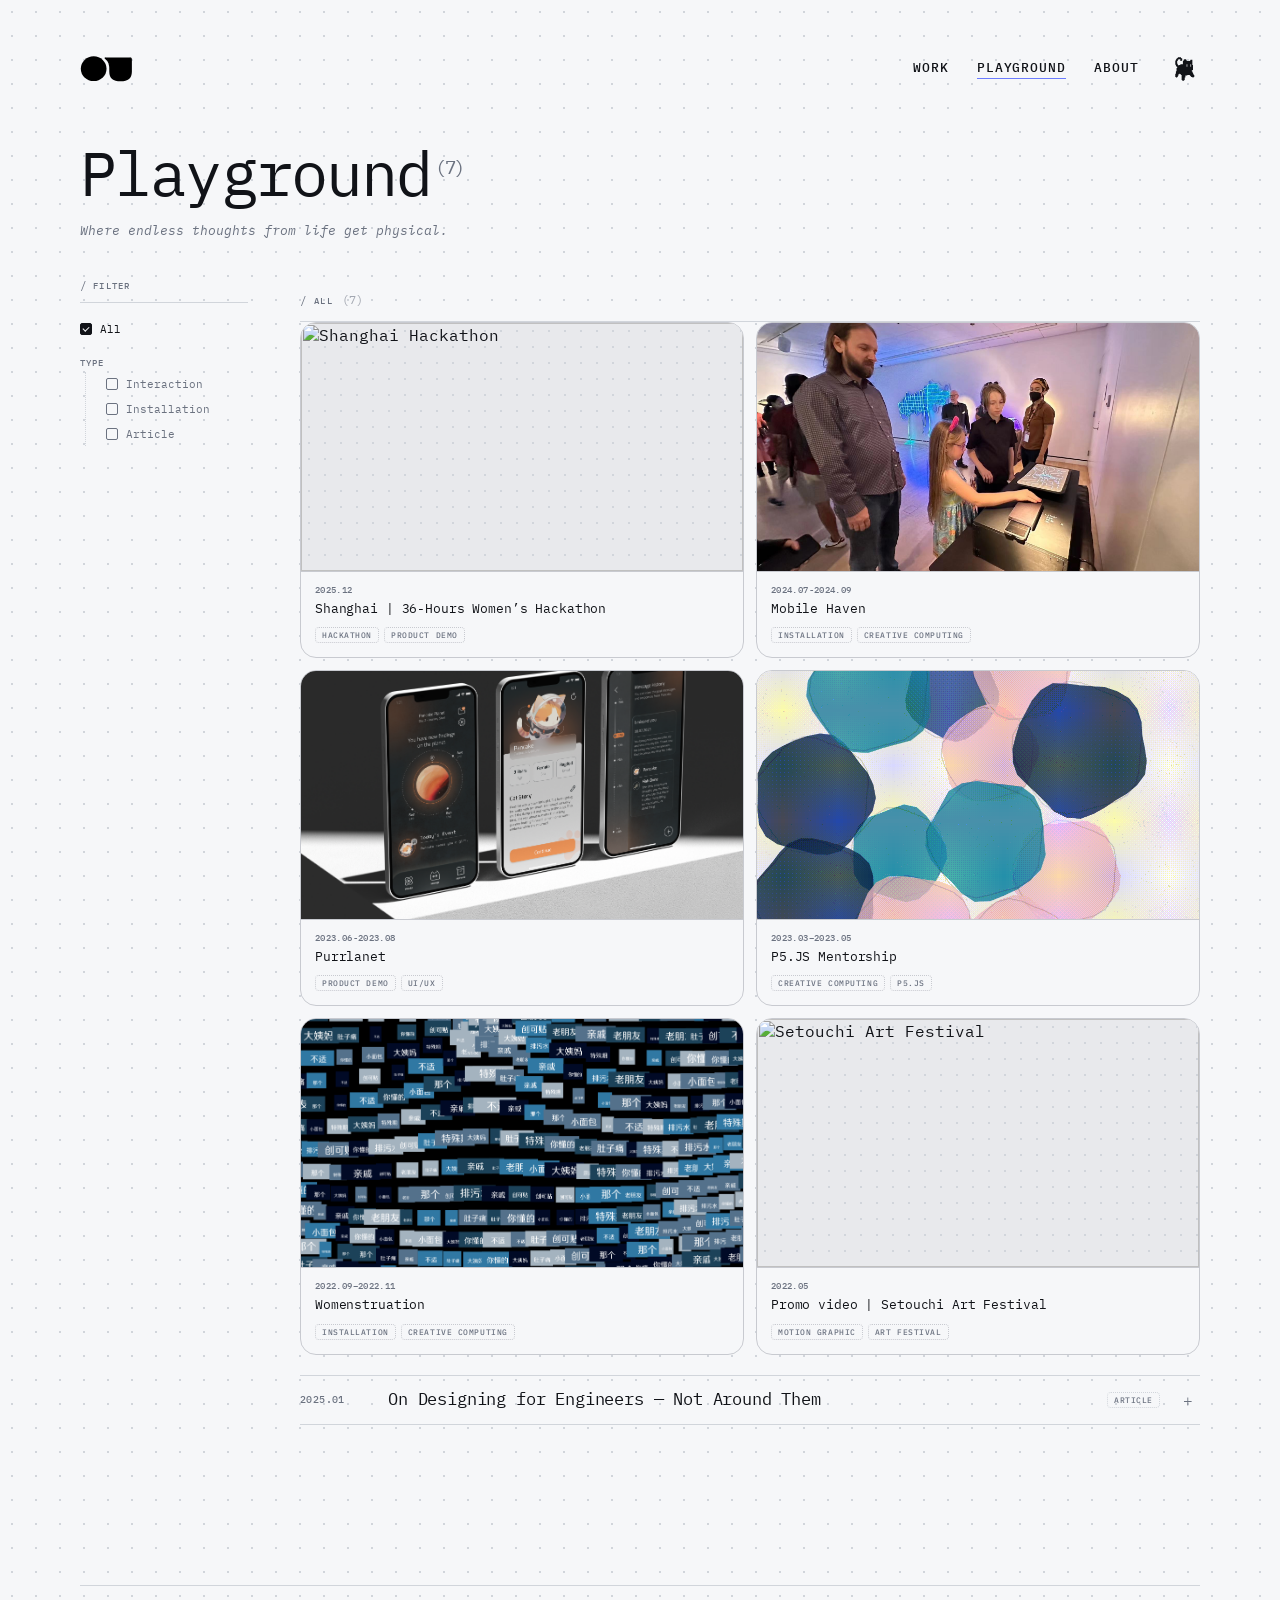
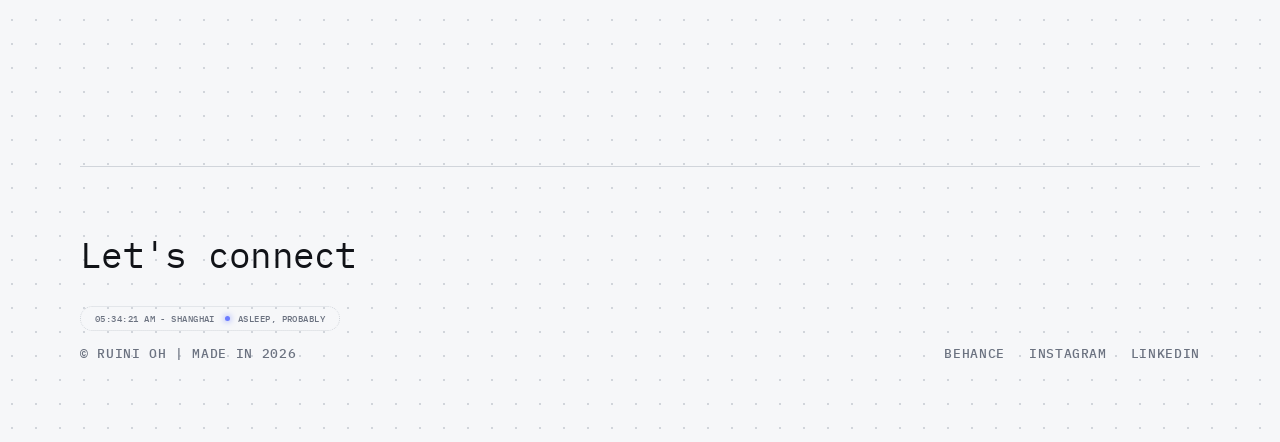
==== playground/index.html @ 41f30d8a "feat: deploy full portfolio website" ====
<html lang="en" data-theme="light">
<head>
<meta charset="UTF-8">
<meta name="viewport" content="width=device-width, initial-scale=1.0">
<title>Playground — Ruini</title>
<script>document.documentElement.dataset.theme = localStorage.getItem('ruini-theme') || 'light';</script>
<link href="https://fonts.googleapis.com/css2?family=IBM+Plex+Mono:ital,wght@0,400;0,500;0,600;1,400&display=swap" rel="stylesheet">
<link rel="stylesheet" href="../css/tokens.css">
<style>
:root{--font:'IBM Plex Mono',monospace;--ease-spring:cubic-bezier(0.22,1,0.36,1);--ease-out:cubic-bezier(0.16,1,0.3,1);--radius:16px}
[data-theme="light"]{--bg:#F6F7F9;--bg-dot:#D1D5DB;--text-primary:#111318;--text-secondary:#6B7280;--border:#D1D5DB;--border-hover:#6B7280;--accent:#6B7CFF;--card-bg:#F6F7F9;--card-border:#C8CAD0;--card-img-bg:#E8E9EC;--feed-hover-bg:transparent;--feed-hover-text:#111318;--feed-hover-tag-bg:transparent;--feed-hover-tag-text:#6B7280}
[data-theme="dark"]{--bg:#0a0a0a;--bg-dot:rgba(255,255,255,0.06);--text-primary:#ffffff;--text-secondary:rgba(255,255,255,0.4);--border:rgba(255,255,255,0.14);--border-hover:rgba(255,255,255,0.7);--accent:#ffffff;--card-bg:#111318;--card-border:rgba(255,255,255,0.16);--card-img-bg:#1a1c24;--feed-hover-bg:transparent;--feed-hover-text:#fff;--feed-hover-tag-bg:#ffffff;--feed-hover-tag-text:#0a0a0a}
*,*::before,*::after{box-sizing:border-box;margin:0;padding:0}
body{font-family:var(--font);background:var(--bg);background-image:radial-gradient(circle,var(--bg-dot) 1px,transparent 1px);background-size:24px 24px;color:var(--text-primary);-webkit-font-smoothing:antialiased;transition:background-color .35s,color .35s}
.scanlines{position:fixed;inset:0;pointer-events:none;z-index:50;background:linear-gradient(rgba(18,16,16,0) 50%,rgba(0,0,0,0.18) 50%),linear-gradient(90deg,rgba(255,0,0,0.04),rgba(0,255,0,0.015),rgba(0,0,255,0.04));background-size:100% 4px,3px 100%;opacity:0;transition:opacity .35s}
[data-theme="dark"] .scanlines{opacity:1}
.frame{position:fixed;inset:14px;pointer-events:none;z-index:40;border:1px solid rgba(255,255,255,0.05);opacity:0;transition:opacity .35s}
[data-theme="dark"] .frame{opacity:1}
.frame::before,.frame::after{content:'';position:absolute;width:26px;height:26px}
.frame::before{top:-1px;left:-1px;border-top:1.5px solid var(--accent);border-left:1.5px solid var(--accent)}
.frame::after{bottom:-1px;right:-1px;border-bottom:1.5px solid var(--accent);border-right:1.5px solid var(--accent)}
.page{max-width:1440px;margin:0 auto;padding:40px 80px;display:flex;flex-direction:column;position:relative;z-index:1}

/* Page hero */
.pg-hero{padding:44px 0 36px;animation:fadeUp .6s var(--ease-out) .1s both}
.pg-heading{font-size:clamp(36px,5.5vw,62px);font-weight:400;letter-spacing:-.03em;line-height:1.0;color:var(--text-primary);transition:color .35s}
.pg-heading sup{font-size:.3em;vertical-align:super;color:var(--text-secondary);font-weight:400;margin-left:4px}
.pg-desc{font-size:13px;line-height:1.7;color:var(--text-secondary);max-width:420px;padding-top:16px;transition:color .35s;font-style:italic}

/* Layout */
.playground-layout{display:grid;grid-template-columns:168px 1fr;gap:52px;animation:fadeUp .6s var(--ease-out) .18s both}

/* ── Sidebar ── */
.sidebar{position:sticky;top:32px;height:fit-content}
.filter-header{display:flex;align-items:center;gap:6px;margin-bottom:10px}
.filter-slash{font-size:11px;color:var(--text-secondary);transition:color .35s}
.filter-header-label{font-size:9px;font-weight:500;letter-spacing:.14em;text-transform:uppercase;color:var(--text-secondary);transition:color .35s}
.filter-divider{height:1px;background:var(--border);margin-bottom:14px;transition:background .35s}
.tree{display:flex;flex-direction:column;gap:1px}
.filter-item{display:flex;align-items:center;gap:8px;padding:5px 0;cursor:pointer;user-select:none}
.filter-checkbox{width:12px;height:12px;border:1px solid var(--border-hover);border-radius:2px;flex-shrink:0;display:flex;align-items:center;justify-content:center;transition:background .15s,border-color .15s;position:relative}
.filter-item.checked .filter-checkbox{background:var(--text-primary);border-color:var(--text-primary)}
.filter-item.checked .filter-checkbox::after{content:'';display:block;width:6px;height:4px;border-left:1.5px solid var(--bg);border-bottom:1.5px solid var(--bg);transform:rotate(-45deg) translate(0.5px,-0.5px);flex-shrink:0}
.filter-label{font-size:11px;font-weight:400;color:var(--text-secondary);transition:color .15s}
.filter-item:hover .filter-label{color:var(--text-primary)}
.filter-item.checked .filter-label{color:var(--text-primary)}
.filter-count{font-size:9px;color:var(--text-secondary);opacity:.55;margin-left:1px}
.type-label-row{display:flex;align-items:center;gap:8px;padding:5px 0 3px}
.type-indent{display:flex;flex-direction:column;gap:1px;padding-left:20px;border-left:1px dotted var(--border);margin-left:5px;transition:border-color .35s}

/* ── Section header ── */
.section-header{display:flex;align-items:baseline;gap:7px;padding:14px 0;border-top:none;border-bottom:1px solid var(--border);border-left-color:transparent;border-right-color:transparent;transition:border-color .35s}
.s-slash{font-size:11px;color:var(--text-secondary);transition:color .35s}
.s-label{font-size:9px;font-weight:500;letter-spacing:.14em;text-transform:uppercase;color:var(--text-secondary);transition:color .35s}
.s-count{font-size:.75em;color:var(--text-secondary);opacity:.6;vertical-align:super;margin-left:2px}

/* ── Cards ── */
.card-grid{display:grid;grid-template-columns:repeat(2,1fr);gap:12px;margin-bottom:20px}
.proj-card{background:var(--card-bg);border:1px solid var(--card-border);border-radius:var(--radius);overflow:hidden;text-decoration:none;color:inherit;display:flex;flex-direction:column;transition:border-color .35s, transform .35s;cursor:pointer}
[data-theme="light"] .proj-card:hover{border-color:var(--border-hover);box-shadow:0 2px 12px rgba(0,0,0,0.08)}
[data-theme="dark"] .proj-card:hover{border-color:var(--border-hover);box-shadow:0 0 14px rgba(255,255,255,0.07)}
.card-img{width:100%;aspect-ratio:16/9;background:var(--card-img-bg);overflow:hidden;display:flex;align-items:center;justify-content:center;background-image:radial-gradient(circle,var(--bg-dot) 1px,transparent 1px);background-size:16px 16px;position:relative;border-bottom:1px solid var(--card-border);transition:border-color .35s}
.card-img-ph{font-size:8px;letter-spacing:.1em;text-transform:uppercase;color:var(--text-secondary);opacity:.4}
.card-img img{width:100%;height:100%;object-fit:cover;display:block;transition:transform .4s var(--ease-out);position:absolute;inset:0}
.proj-card:hover .card-img img{transform:scale(1.04)}
.card-body{padding:12px 14px 14px;display:flex;flex-direction:column;gap:5px}
.card-date{font-size:9px;font-weight:500;color:var(--text-secondary);letter-spacing:.04em}
.card-title{font-size:13px;font-weight:400;color:var(--text-primary);letter-spacing:-.01em;line-height:1.35}
.card-tags{display:flex;flex-wrap:wrap;gap:5px;margin-top:5px}
.card-tag{font-size:8px;font-weight:500;letter-spacing:.07em;text-transform:uppercase;color:var(--text-secondary);border:1px dotted var(--card-border);border-radius:4px;padding:2px 6px;transition:border-color .2s}

/* ── Feed (Article) ── */
.feed-section{margin-bottom:80px}
.feed-item{border-top:1px solid var(--border);transition:border-color .35s}
.feed-item:last-child{border-bottom:1px solid var(--border)}
.feed-row{display:grid;grid-template-columns:72px 1fr auto 24px;align-items:center;gap:16px;padding:14px 0;cursor:pointer;border-radius:4px;transition:background .15s, color .2s;padding-left:4px;padding-right:4px;margin:0 -4px}
.feed-row:hover{color:var(--text-primary)}
.feed-date{font-size:10px;font-weight:500;color:var(--text-secondary);letter-spacing:.04em;white-space:nowrap}
.feed-title{font-size:clamp(13px,1.3vw,17px);font-weight:400;color:var(--text-primary);letter-spacing:-.01em;line-height:1.2}
.feed-tag{font-size:8px;font-weight:500;letter-spacing:.07em;text-transform:uppercase;color:var(--text-secondary);border:1px dotted var(--border);border-radius:4px;padding:2px 6px;white-space:nowrap}
.feed-expand{font-size:16px;font-weight:300;color:var(--text-secondary);text-align:center;transition:transform .25s var(--ease-out);line-height:1}
.feed-item.open .feed-expand{transform:rotate(45deg)}
.feed-body{display:grid;grid-template-rows:0fr;transition:grid-template-rows .38s var(--ease-out)}
.feed-item.open .feed-body{grid-template-rows:1fr}
.feed-body-inner{overflow:hidden}
.feed-body-content{padding:4px 4px 20px;display:grid;grid-template-columns:1fr auto;gap:20px;align-items:start}
.feed-summary{font-size:13px;line-height:1.75;color:var(--text-secondary);max-width:480px}
.feed-meta{display:flex;flex-direction:column;align-items:flex-end;gap:8px}
.feed-topics{display:flex;flex-wrap:wrap;gap:5px;justify-content:flex-end}
.feed-topic{font-size:8px;font-weight:500;letter-spacing:.07em;text-transform:uppercase;color:var(--text-secondary);border:1px dotted var(--border);border-radius:4px;padding:2px 6px}
.feed-cta{display:inline-flex;align-items:center;gap:5px;font-size:9px;font-weight:500;letter-spacing:.06em;text-transform:uppercase;color:var(--text-primary);text-decoration:none;border:1px solid var(--border);border-radius:999px;padding:6px 12px;transition:border-color .2s}
.feed-cta::after{content:'↗';font-size:.85em}
.feed-cta:hover{border-color:var(--accent)}

.empty-state{padding:48px 0;color:var(--text-secondary);font-size:11px;letter-spacing:.06em;text-transform:uppercase;opacity:.5;display:none}

@keyframes fadeUp{from{opacity:0;transform:translateY(8px)}to{opacity:1;transform:translateY(0)}}
@media(max-width:960px){.page{padding:32px}.playground-layout{grid-template-columns:1fr}.sidebar{position:static;margin-bottom:40px}}
</style>
</head>
<body>
<div class="scanlines" aria-hidden="true"></div>
<div class="frame" aria-hidden="true"></div>
<div class="page">

  <header id="global-header"></header>

  <div class="pg-hero">
    <h1 class="pg-heading">Playground<sup id="total-count">(7)</sup></h1>
    <p class="pg-desc">Where endless thoughts from life get physical.</p>
  </div>

  <div class="playground-layout">
    <aside class="sidebar">
      <div class="filter-header">
        <span class="filter-slash">/</span>
        <span class="filter-header-label">Filter</span>
      </div>
      <div class="filter-divider"></div>
      <div class="tree">
        <div class="filter-item checked" data-type="all">
          <div class="filter-checkbox"></div>
          <span class="filter-label">All</span>
        </div>
        <div class="type-label-row" style="margin-top:10px">
          <span style="font-size:9px;font-weight:500;letter-spacing:.1em;text-transform:uppercase;color:var(--text-secondary);">Type</span>
        </div>
        <div class="type-indent">
          <div class="filter-item" data-type="interaction">
            <div class="filter-checkbox"></div>
            <span class="filter-label">Interaction</span>
          </div>
          <div class="filter-item" data-type="installation">
            <div class="filter-checkbox"></div>
            <span class="filter-label">Installation</span>
          </div>
          <div class="filter-item" data-type="article">
            <div class="filter-checkbox"></div>
            <span class="filter-label">Article</span>
          </div>
        </div>
      </div>
    </aside>

    <div class="main-col">
      <div class="section-header">
        <span class="s-slash">/</span>
        <span class="s-label" id="section-label">All</span>
        <span class="s-count" id="section-count">(7)</span>
      </div>

      <div class="card-grid" id="card-grid">
        <!-- Interaction: Hackathon (2025.12) -->
        <a class="proj-card" data-type="interaction" href="hackathon/index.html">
          <div class="card-img">
            <img src="../Assets/Playground/interaction/hackathon/cover/cover.JPG" alt="Shanghai Hackathon">
          </div>
          <div class="card-body">
            <span class="card-date">2025.12</span>
            <span class="card-title">Shanghai | 36-Hours Women’s Hackathon</span>
            <div class="card-tags"><span class="card-tag">Hackathon</span><span class="card-tag">Product Demo</span></div>
          </div>
        </a>

        <!-- Installation: Mobile Haven (2024.07) -->
        <a class="proj-card" data-type="installation" href="mobile-haven/index.html">
          <div class="card-img">
            <img src="../Assets/Playground/installation/mobile-haven/cover/cover.JPG" alt="Mobile Haven">
          </div>
          <div class="card-body">
            <span class="card-date">2024.07-2024.09</span>
            <span class="card-title">Mobile Haven</span>
            <div class="card-tags"><span class="card-tag">Installation</span><span class="card-tag">Creative Computing</span></div>
          </div>
        </a>

        <!-- Interaction: Purrlanet (2023.06) -->
        <a class="proj-card" data-type="interaction" href="purrlanet/index.html">
          <div class="card-img">
            <img src="../Assets/Playground/interaction/purrlanet/cover/Project%20cover.png" alt="Purrlanet">
          </div>
          <div class="card-body">
            <span class="card-date">2023.06-2023.08</span>
            <span class="card-title">Purrlanet</span>
            <div class="card-tags"><span class="card-tag">Product Demo</span><span class="card-tag">UI/UX</span></div>
          </div>
        </a>

        <!-- Interaction: P5.JS Mentorship (2023.03) -->
        <a class="proj-card" data-type="interaction" href="p5js-mentorship/index.html">
          <div class="card-img">
            <img src="../Assets/Playground/interaction/p5js-mentorship/cover/cover.gif" alt="P5.JS Mentorship">
          </div>
          <div class="card-body">
            <span class="card-date">2023.03–2023.05</span>
            <span class="card-title">P5.JS Mentorship</span>
            <div class="card-tags"><span class="card-tag">Creative Computing</span><span class="card-tag">p5.js</span></div>
          </div>
        </a>

        <!-- Installation: Womenstruation (2022.09) -->
        <a class="proj-card" data-type="installation" href="womenstruation/index.html">
          <div class="card-img">
            <img src="../Assets/Playground/installation/womenstruation/cover/cover.png" alt="Womenstruation">
          </div>
          <div class="card-body">
            <span class="card-date">2022.09–2022.11</span>
            <span class="card-title">Womenstruation</span>
            <div class="card-tags"><span class="card-tag">Installation</span><span class="card-tag">Creative Computing</span></div>
          </div>
        </a>

        <!-- Interaction: Setouchi (2022.05) -->
        <a class="proj-card" data-type="interaction" href="setouchi/index.html">
          <div class="card-img">
            <img src="../Assets/Playground/interaction/setouchi/cover/cover.gif" alt="Setouchi Art Festival">
          </div>
          <div class="card-body">
            <span class="card-date">2022.05</span>
            <span class="card-title">Promo video | Setouchi Art Festival</span>
            <div class="card-tags"><span class="card-tag">Motion graphic</span><span class="card-tag">Art Festival</span></div>
          </div>
        </a>
      </div>

      <div class="feed-section" id="feed-section">
        <div class="feed" id="feed">
          <div class="feed-item" data-type="article">
            <div class="feed-row">
              <span class="feed-date">2025.01</span>
              <span class="feed-title">On Designing for Engineers — Not Around Them</span>
              <span class="feed-tag">Article</span>
              <span class="feed-expand">+</span>
            </div>
            <div class="feed-body"><div class="feed-body-inner"><div class="feed-body-content">
              <p class="feed-summary">Engineers think in systems, edge cases, and constraints. When designers ignore this, the handoff breaks. This is about what changes when you design with that knowledge from day one.</p>
              <div class="feed-meta">
                <div class="feed-topics"><span class="feed-topic">Process</span><span class="feed-topic">Engineering</span><span class="feed-topic">Collaboration</span></div>
                <a class="feed-cta" href="#">Read</a>
              </div>
            </div></div></div>
          </div>
        </div>
      </div>

      <div class="empty-state" id="empty-state">— Nothing here yet —</div>
    </div>
  </div>

  <footer class="global-footer"></footer>
</div>

<script src="../Assets/system/js/global-ui.js"></script>
<script>
(function(){
  /* Feed expand */
  document.querySelectorAll('.feed-item').forEach(item=>{
    item.querySelector('.feed-row').addEventListener('click',()=>{
      const wasOpen=item.classList.contains('open');
      document.querySelectorAll('.feed-item.open').forEach(i=>i.classList.remove('open'));
      if(!wasOpen)item.classList.add('open');
    });
  });

  /* Multi-select filter */
  const allItem=document.querySelector('.filter-item[data-type="all"]');
  const filterItems=document.querySelectorAll('.filter-item');
  let activeTypes=new Set(['all']);

  function renderContent(){
    const showAll=activeTypes.has('all');
    const cards=document.querySelectorAll('.proj-card');
    const feedItems=document.querySelectorAll('.feed-item');
    let visible=0;
    let anyCard=false,anyFeed=false;

    cards.forEach(card=>{
      const show=showAll||activeTypes.has(card.dataset.type);
      card.style.display=show?'':'none';
      if(show){visible++;anyCard=true;}
    });
    document.getElementById('card-grid').style.display=anyCard?'':'none';

    feedItems.forEach(item=>{
      const show=showAll||activeTypes.has(item.dataset.type);
      item.style.display=show?'':'none';
      if(show){visible++;anyFeed=true;}
    });
    document.getElementById('feed-section').style.display=anyFeed?'':'none';

    const emp = document.getElementById('empty-state');
    if(emp) emp.style.display=visible===0?'block':'none';
    const sc = document.getElementById('section-count');
    if(sc) sc.textContent=`(${visible})`;
    const tc = document.getElementById('total-count');
    if(tc) tc.textContent=`(${visible})`;
    
    const labels=[...activeTypes].filter(t=>t!=='all');
    const sl=document.getElementById('section-label');
    if(sl) sl.textContent=showAll||!labels.length?'All':labels.map(l=>l.charAt(0).toUpperCase()+l.slice(1)).join(' + ');
  }

  filterItems.forEach(item=>{
    item.addEventListener('click',()=>{
      const type=item.dataset.type;
      if(type==='all'){
        activeTypes=new Set(['all']);
        filterItems.forEach(fi=>fi.classList.remove('checked'));
        allItem.classList.add('checked');
      } else {
        if(activeTypes.has('all')){activeTypes.delete('all');allItem.classList.remove('checked');}
        if(activeTypes.has(type)){
          activeTypes.delete(type);
          item.classList.remove('checked');
          if(activeTypes.size===0){activeTypes.add('all');allItem.classList.add('checked');}
        } else {
          activeTypes.add(type);
          item.classList.add('checked');
        }
      }
      renderContent();
    });
  });

  renderContent();
})();
</script>
</body>
</html>
---- css/tokens.css ----
:root {
  --font: 'IBM Plex Mono', monospace;
  --ease-spring: cubic-bezier(0.22, 1, 0.36, 1);
  --ease-out: cubic-bezier(0.16, 1, 0.3, 1);
  --dur-slow: 500ms;
  --radius: 16px;
}
[data-theme="light"], :root {
  --bg: #F6F7F9; --bg-dot: #E5E7EB;
  --text-primary: #111318; --text-secondary: #6B7280;
  --border: #E5E7EB; --border-hover: #9CA3AF;
  --token-bg: rgba(17,19,24,0.04); --token-hover: rgba(17,19,24,0.08);
  --token-active-bg: rgba(17,19,24,0.06); --token-active-text: #111318;
  --token-exp-color: #6B7CFF; --accent: #6B7CFF; --img-bg: #1c1e26;
  --radius: 16px;
}
[data-theme="dark"] {
  --bg: #0a0a0a; --bg-dot: rgba(255,255,255,0.06);
  --text-primary: #ffffff; --text-secondary: rgba(255,255,255,0.4);
  --border: rgba(255,255,255,0.14); --border-hover: rgba(255,255,255,0.7);
  --token-bg: transparent; --token-hover: rgba(255,255,255,0.07);
  --token-active-bg: #ffffff; --token-active-text: #0a0a0a;
  --token-exp-color: #6B7CFF; --accent: #ffffff; --img-bg: #111318;
  --radius: 16px;
}
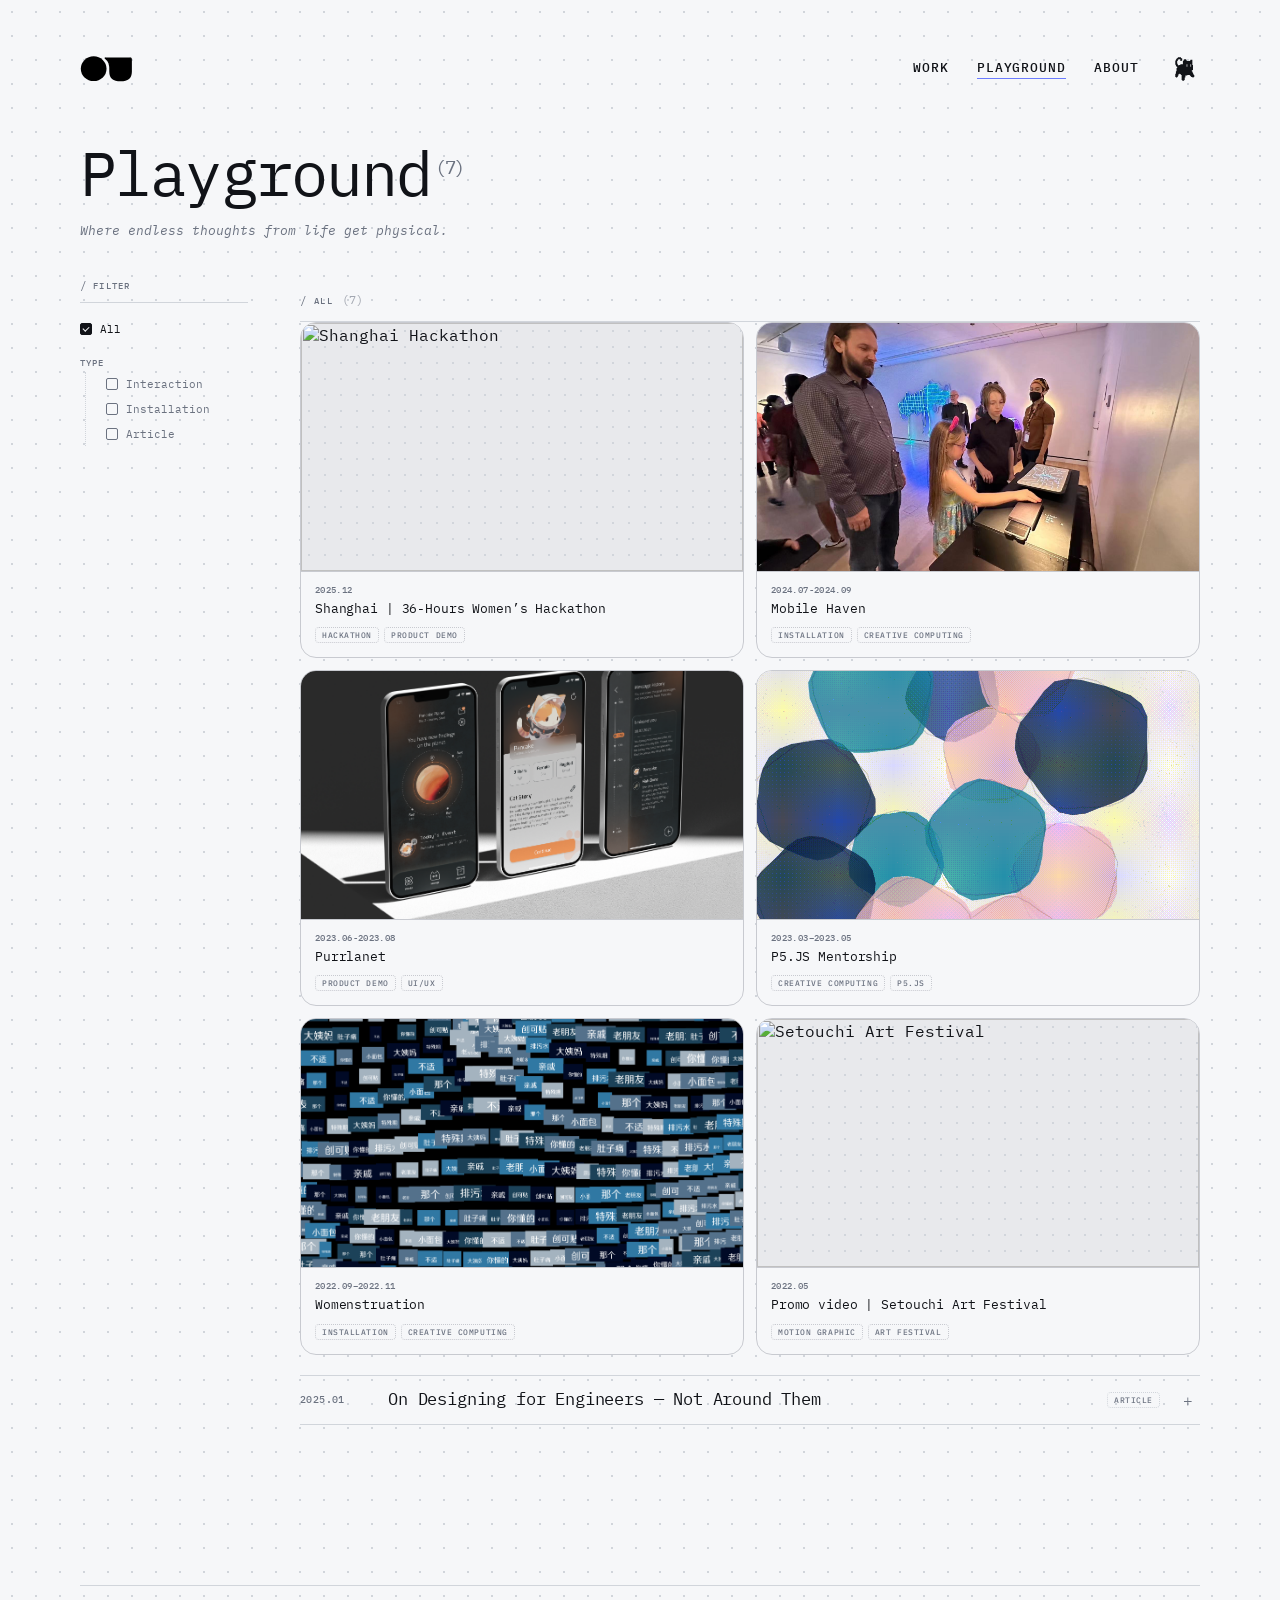
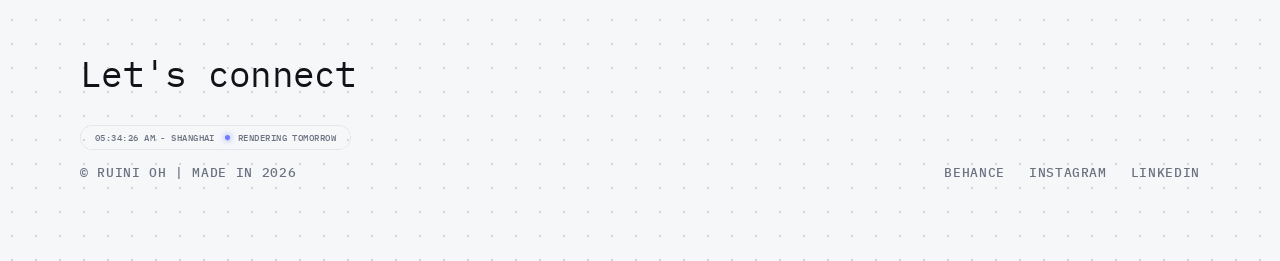
==== commit be800b42: "fix: nav paths, footer injection, and homepage images" ====
--- a/playground/index.html
+++ b/playground/index.html
@@ -104,7 +104,7 @@
 <div class="frame" aria-hidden="true"></div>
 <div class="page">
 
-  <header id="global-header"></header>
+  <div id="global-header"></div>
 
   <div class="pg-hero">
     <h1 class="pg-heading">Playground<sup id="total-count">(7)</sup></h1>
@@ -248,7 +248,6 @@
     </div>
   </div>
 
-  <footer class="global-footer"></footer>
 </div>
 
 <script src="../Assets/system/js/global-ui.js"></script>
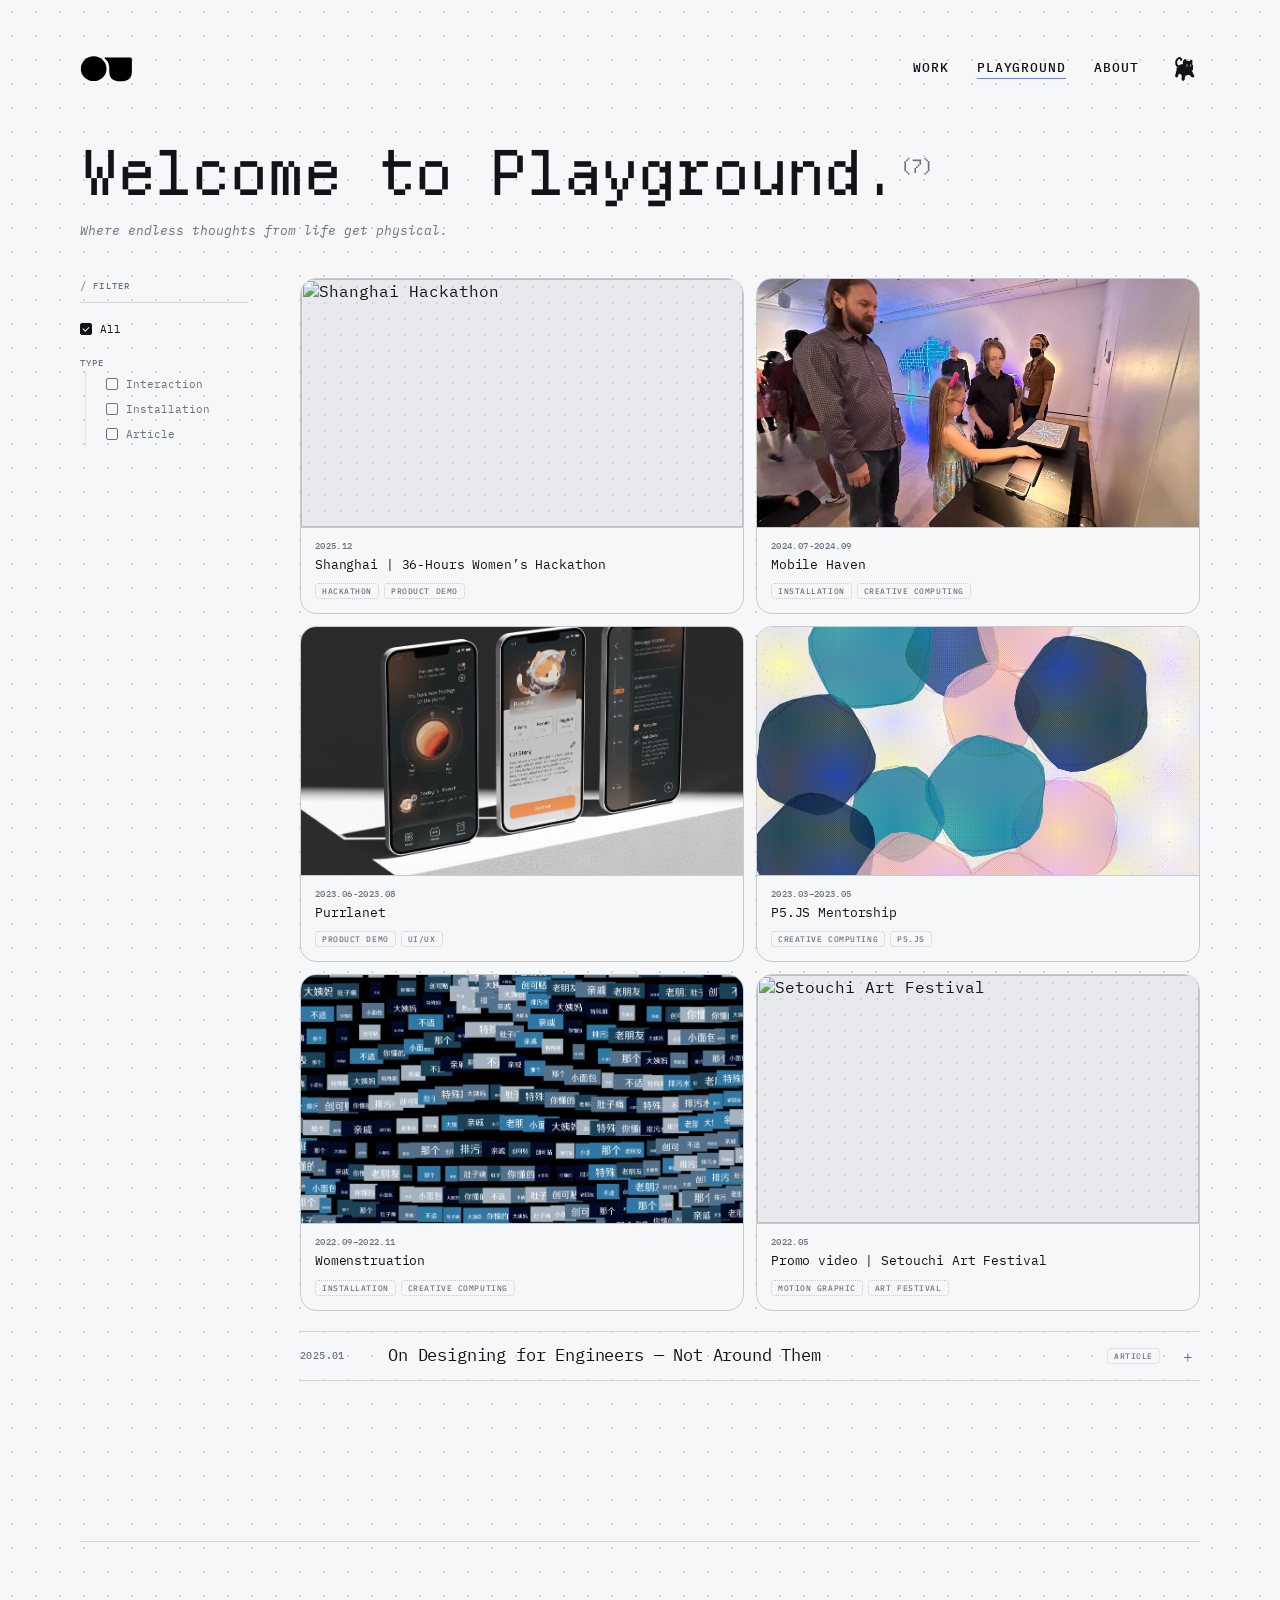
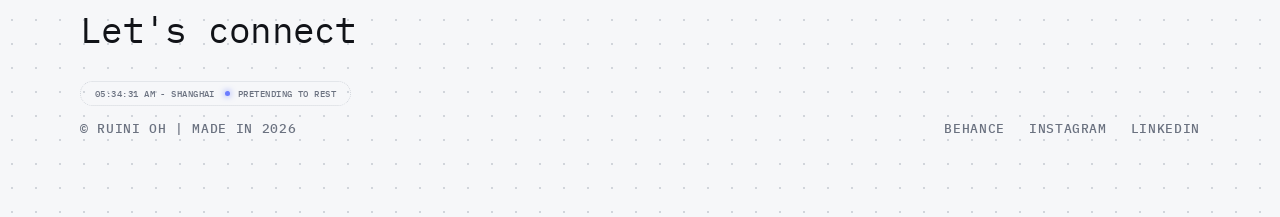
==== commit 15a4e0c6: "fix: lemonbox image, logo fouc, playground UI" ====
--- a/playground/index.html
+++ b/playground/index.html
@@ -107,7 +107,7 @@
   <div id="global-header"></div>
 
   <div class="pg-hero">
-    <h1 class="pg-heading">Playground<sup id="total-count">(7)</sup></h1>
+    <h1 class="pg-heading" style="font-family: 'Departure Mono', monospace;">Welcome to Playground.<sup id="total-count">(7)</sup></h1>
     <p class="pg-desc">Where endless thoughts from life get physical.</p>
   </div>
 
@@ -144,11 +144,6 @@
     </aside>
 
     <div class="main-col">
-      <div class="section-header">
-        <span class="s-slash">/</span>
-        <span class="s-label" id="section-label">All</span>
-        <span class="s-count" id="section-count">(7)</span>
-      </div>
 
       <div class="card-grid" id="card-grid">
         <!-- Interaction: Hackathon (2025.12) -->
--- a/css/tokens.css
+++ b/css/tokens.css
@@ -1,3 +1,10 @@
+@font-face {
+  font-family: 'Departure Mono';
+  src: url('../Assets/system/fonts/DepartureMono-Regular.woff2') format('woff2');
+  font-weight: 400;
+  font-style: normal;
+}
+
 :root {
   --font: 'IBM Plex Mono', monospace;
   --ease-spring: cubic-bezier(0.22, 1, 0.36, 1);
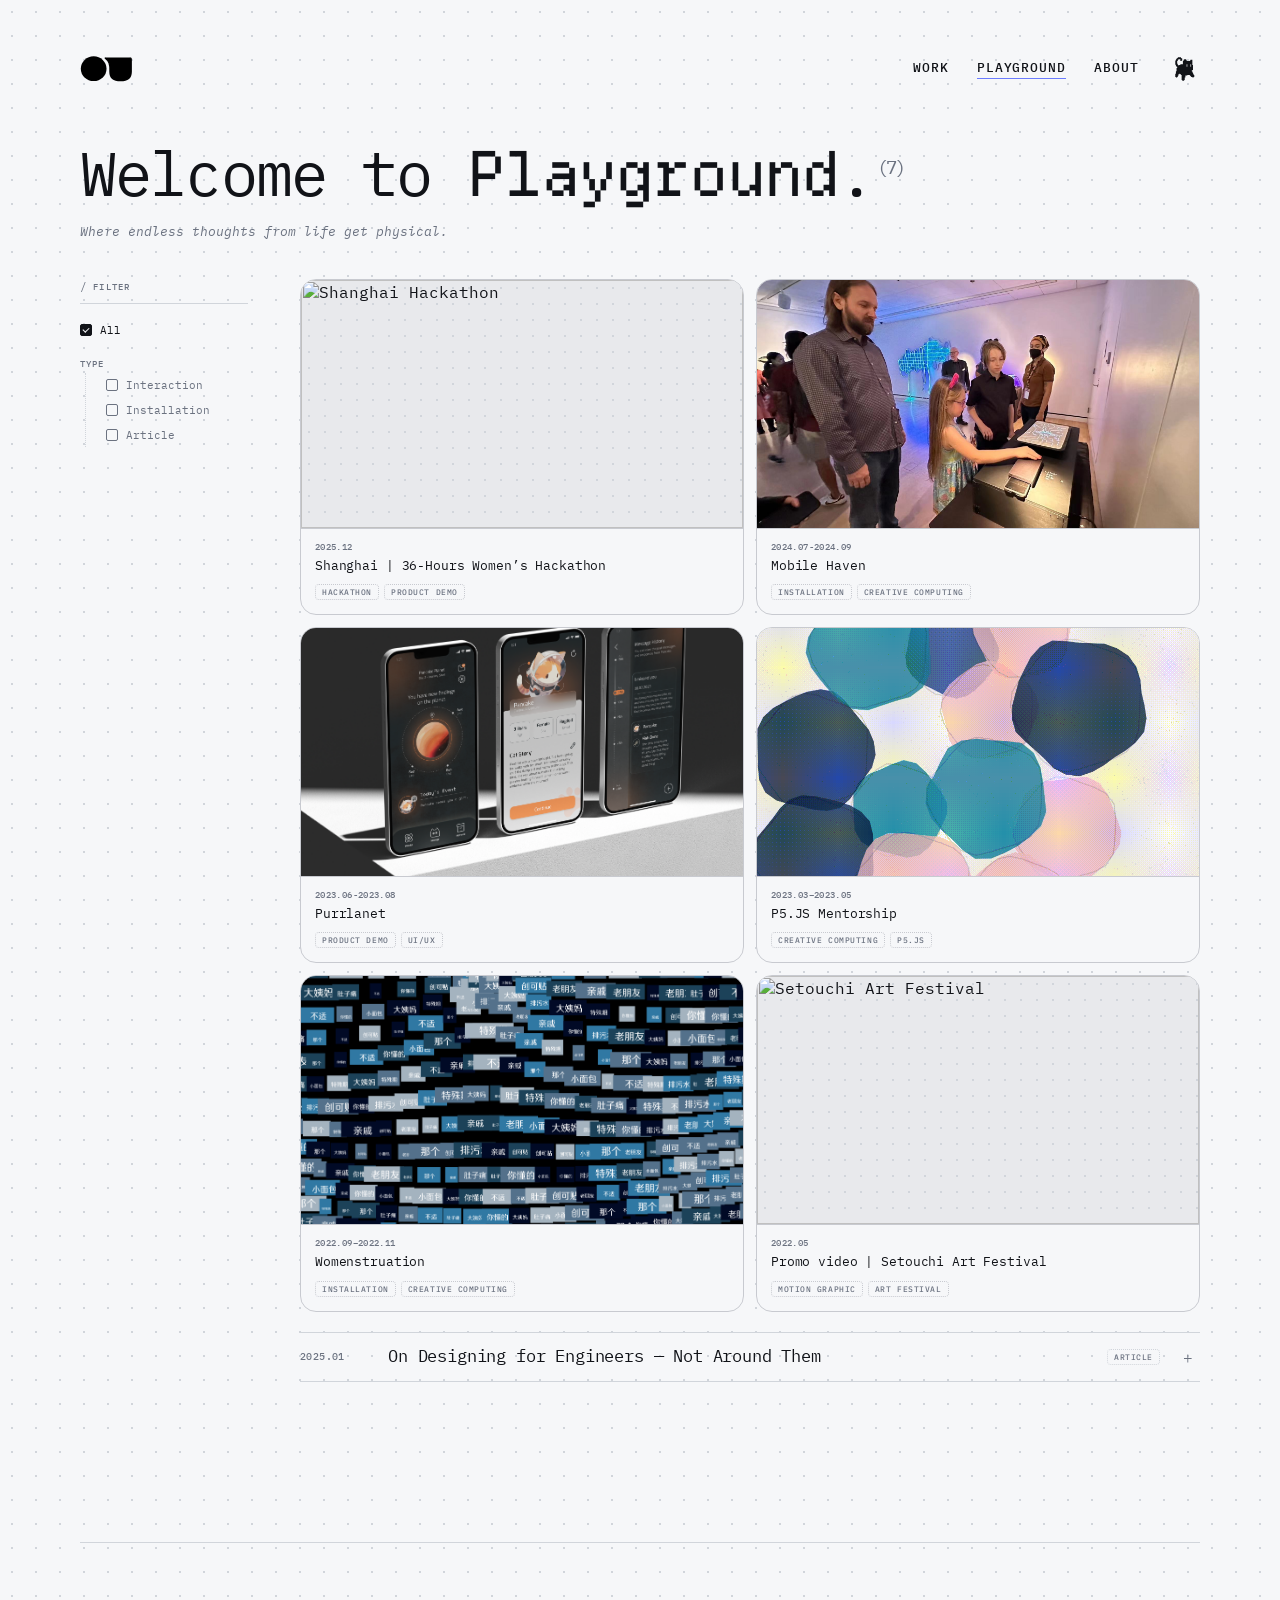
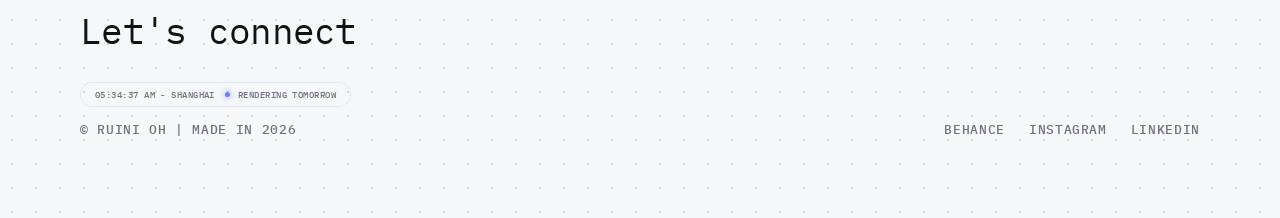
==== commit 05090331: "fix: lemonbox cover, playground typography and animation, light mode dots" ====
--- a/playground/index.html
+++ b/playground/index.html
@@ -95,6 +95,27 @@
 
 .empty-state{padding:48px 0;color:var(--text-secondary);font-size:11px;letter-spacing:.06em;text-transform:uppercase;opacity:.5;display:none}
 
+.glitch-text { font-family: 'Departure Mono', monospace; position: relative; display: inline-block; cursor: crosshair; }
+.glitch-text:hover::before, .glitch-text:hover::after { content: attr(data-text); position: absolute; top: 0; left: 0; width: 100%; height: 100%; background: var(--bg); pointer-events: none; }
+.glitch-text:hover::before { left: 2px; text-shadow: -1px 0 red; animation: glitch-anim-1 0.4s infinite linear alternate-reverse; z-index: 2; }
+.glitch-text:hover::after { left: -2px; text-shadow: 2px 0 blue; animation: glitch-anim-2 0.3s infinite linear alternate-reverse; z-index: 1; }
+@keyframes glitch-anim-1 {
+  0% { clip-path: inset(20% 0 80% 0); transform: translate(-2px, 1px); }
+  20% { clip-path: inset(60% 0 10% 0); transform: translate(2px, -1px); }
+  40% { clip-path: inset(40% 0 50% 0); transform: translate(-2px, 2px); }
+  60% { clip-path: inset(80% 0 5% 0); transform: translate(2px, -2px); }
+  80% { clip-path: inset(10% 0 70% 0); transform: translate(-1px, 1px); }
+  100% { clip-path: inset(30% 0 50% 0); transform: translate(1px, -1px); }
+}
+@keyframes glitch-anim-2 {
+  0% { clip-path: inset(15% 0 65% 0); transform: translate(2px, -1px); }
+  20% { clip-path: inset(40% 0 20% 0); transform: translate(-2px, 1px); }
+  40% { clip-path: inset(80% 0 5% 0); transform: translate(2px, -2px); }
+  60% { clip-path: inset(20% 0 50% 0); transform: translate(-2px, 2px); }
+  80% { clip-path: inset(60% 0 10% 0); transform: translate(1px, -1px); }
+  100% { clip-path: inset(5% 0 80% 0); transform: translate(-1px, 1px); }
+}
+
 @keyframes fadeUp{from{opacity:0;transform:translateY(8px)}to{opacity:1;transform:translateY(0)}}
 @media(max-width:960px){.page{padding:32px}.playground-layout{grid-template-columns:1fr}.sidebar{position:static;margin-bottom:40px}}
 </style>
@@ -107,7 +128,7 @@
   <div id="global-header"></div>
 
   <div class="pg-hero">
-    <h1 class="pg-heading" style="font-family: 'Departure Mono', monospace;">Welcome to Playground.<sup id="total-count">(7)</sup></h1>
+    <h1 class="pg-heading">Welcome to <span class="glitch-text" data-text="Playground">Playground</span>.<sup id="total-count">(7)</sup></h1>
     <p class="pg-desc">Where endless thoughts from life get physical.</p>
   </div>
 
--- a/css/tokens.css
+++ b/css/tokens.css
@@ -13,7 +13,7 @@
   --radius: 16px;
 }
 [data-theme="light"], :root {
-  --bg: #F6F7F9; --bg-dot: #E5E7EB;
+  --bg: #F6F7F9; --bg-dot: rgba(0, 0, 0, 0.035);
   --text-primary: #111318; --text-secondary: #6B7280;
   --border: #E5E7EB; --border-hover: #9CA3AF;
   --token-bg: rgba(17,19,24,0.04); --token-hover: rgba(17,19,24,0.08);
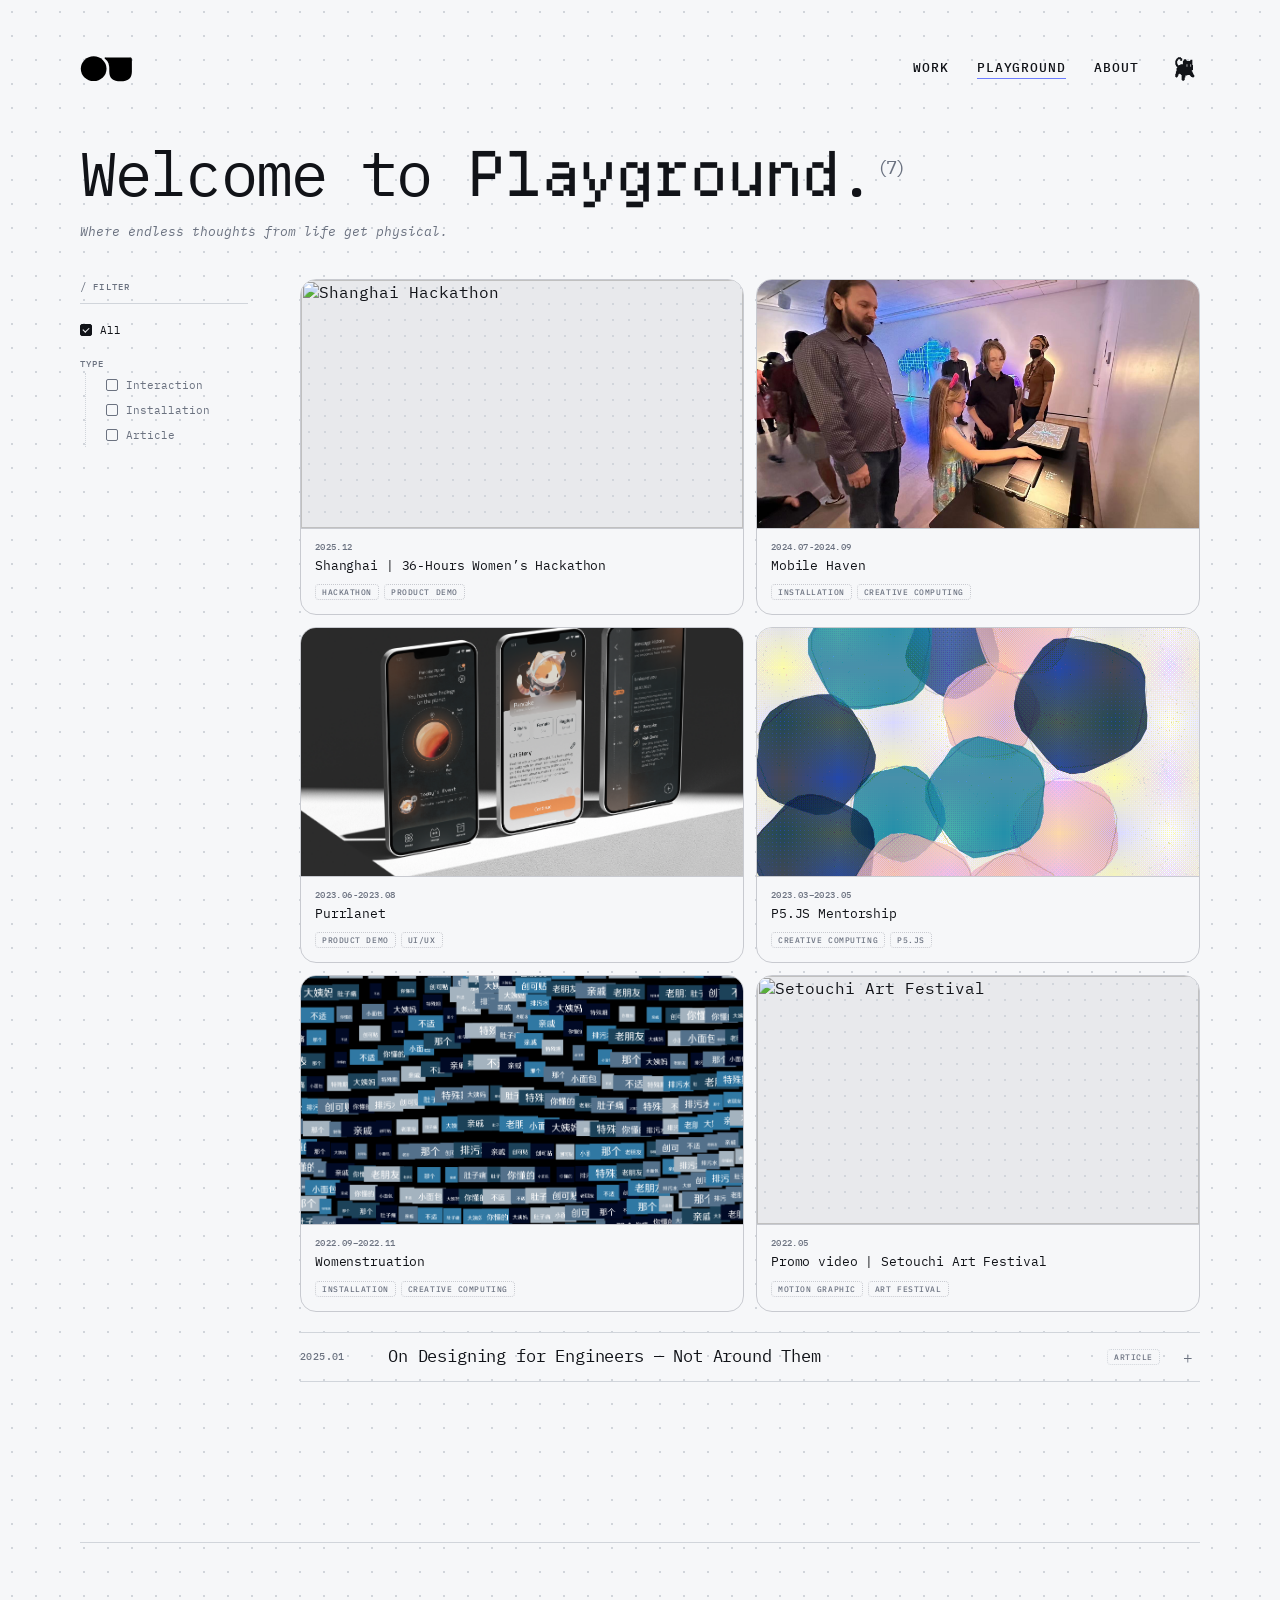
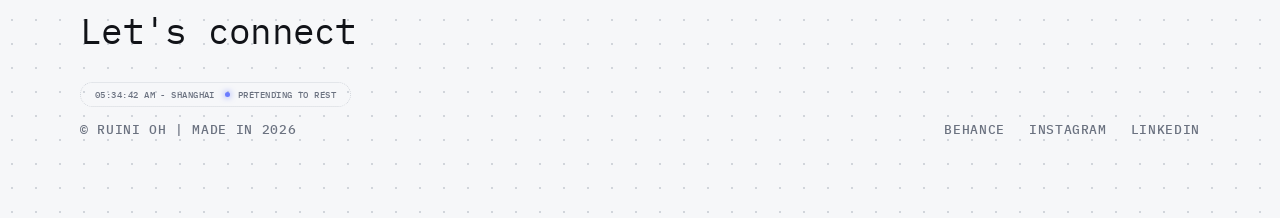
==== commit a197c5e6: "feat: comprehensive mobile responsive styles for all pages" ====
--- a/playground/index.html
+++ b/playground/index.html
@@ -118,6 +118,25 @@
 
 @keyframes fadeUp{from{opacity:0;transform:translateY(8px)}to{opacity:1;transform:translateY(0)}}
 @media(max-width:960px){.page{padding:32px}.playground-layout{grid-template-columns:1fr}.sidebar{position:static;margin-bottom:40px}}
+@media(max-width:768px){
+  .page{padding:20px}
+  .pg-hero{padding:28px 0 20px}
+  .pg-heading{font-size:clamp(28px,7vw,42px)}
+  .pg-desc{font-size:12px;padding-top:10px}
+  .playground-layout{gap:28px}
+  .sidebar{margin-bottom:20px}
+  .card-grid{grid-template-columns:1fr;gap:10px;margin-bottom:14px}
+  .card-body{padding:10px 12px 12px;gap:4px}
+  .card-title{font-size:12px}
+  .card-date{font-size:8px}
+  .card-tag{font-size:7px;padding:2px 5px}
+  .feed-row{grid-template-columns:56px 1fr auto 20px;gap:10px;padding:10px 0}
+  .feed-date{font-size:9px}
+  .feed-title{font-size:13px}
+  .feed-body-content{grid-template-columns:1fr;gap:14px}
+  .feed-meta{align-items:flex-start}
+  .feed-summary{font-size:12px}
+}
 </style>
 </head>
 <body>
